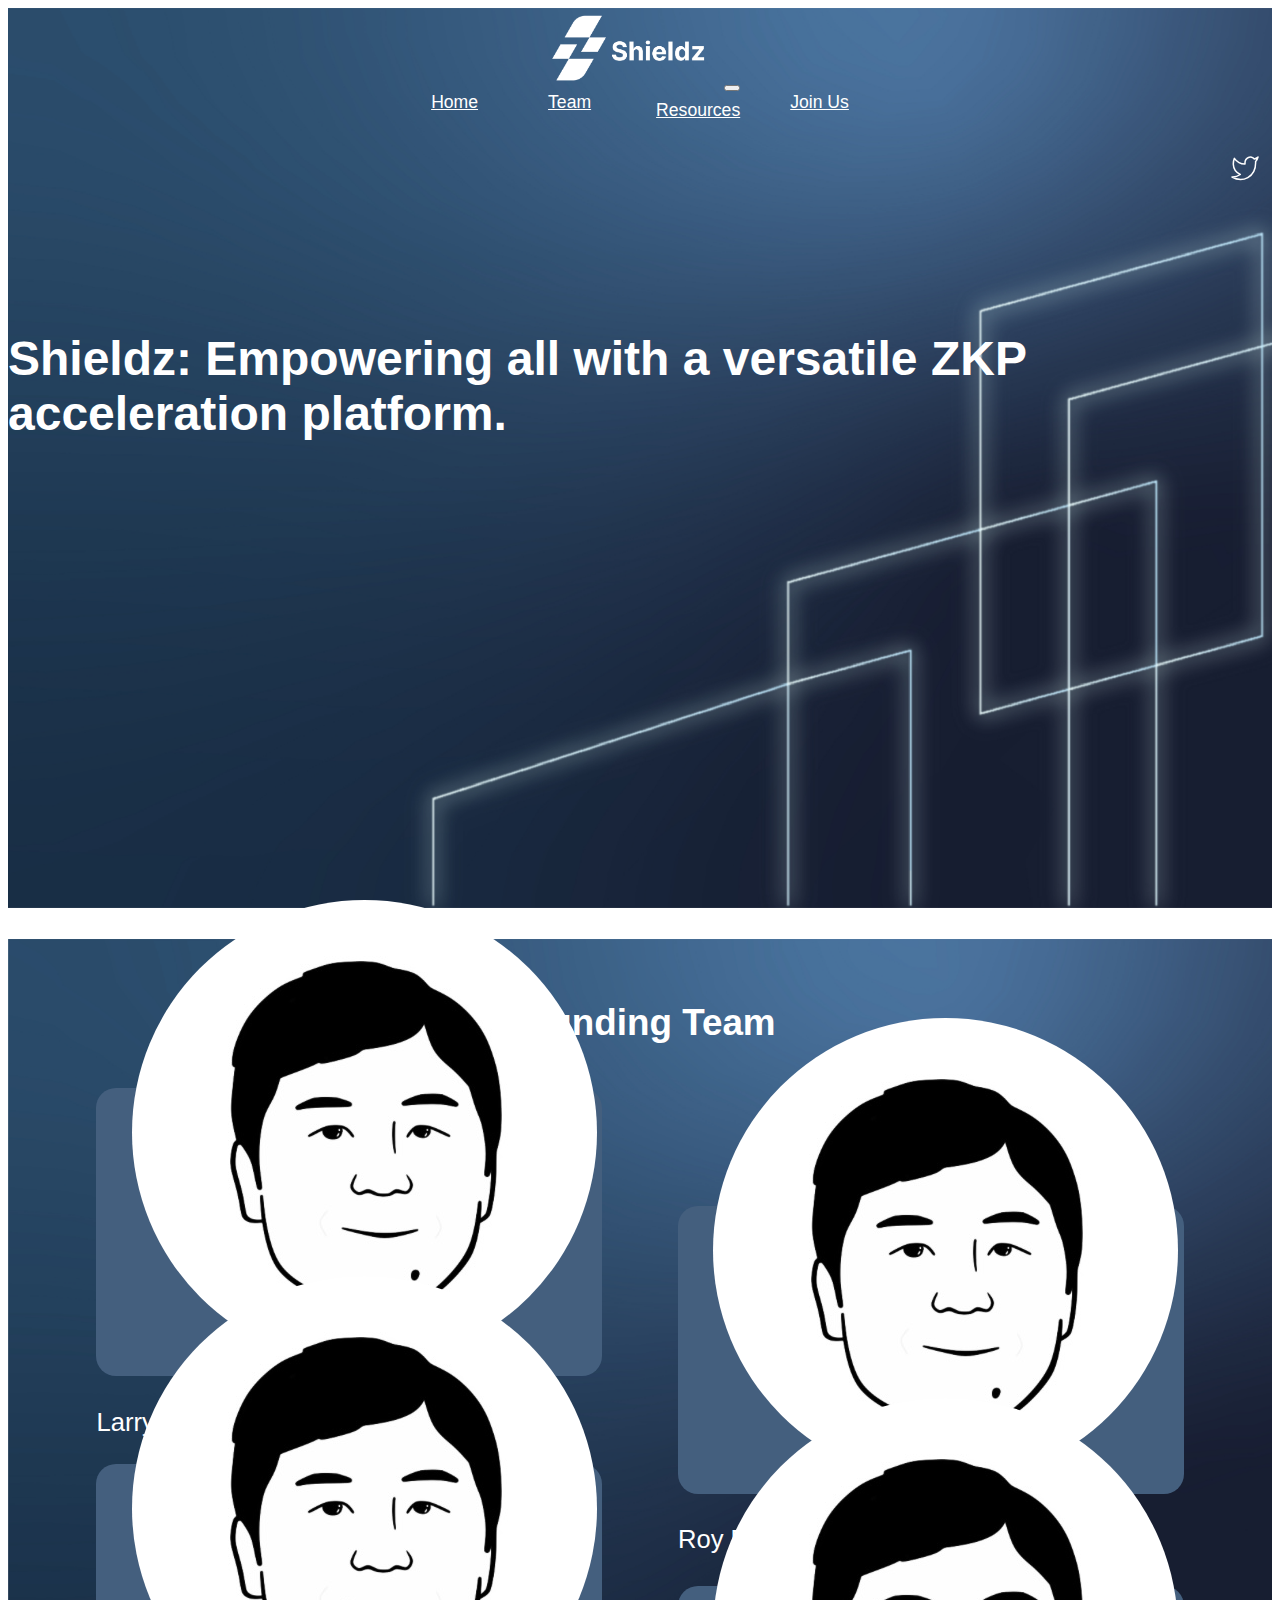
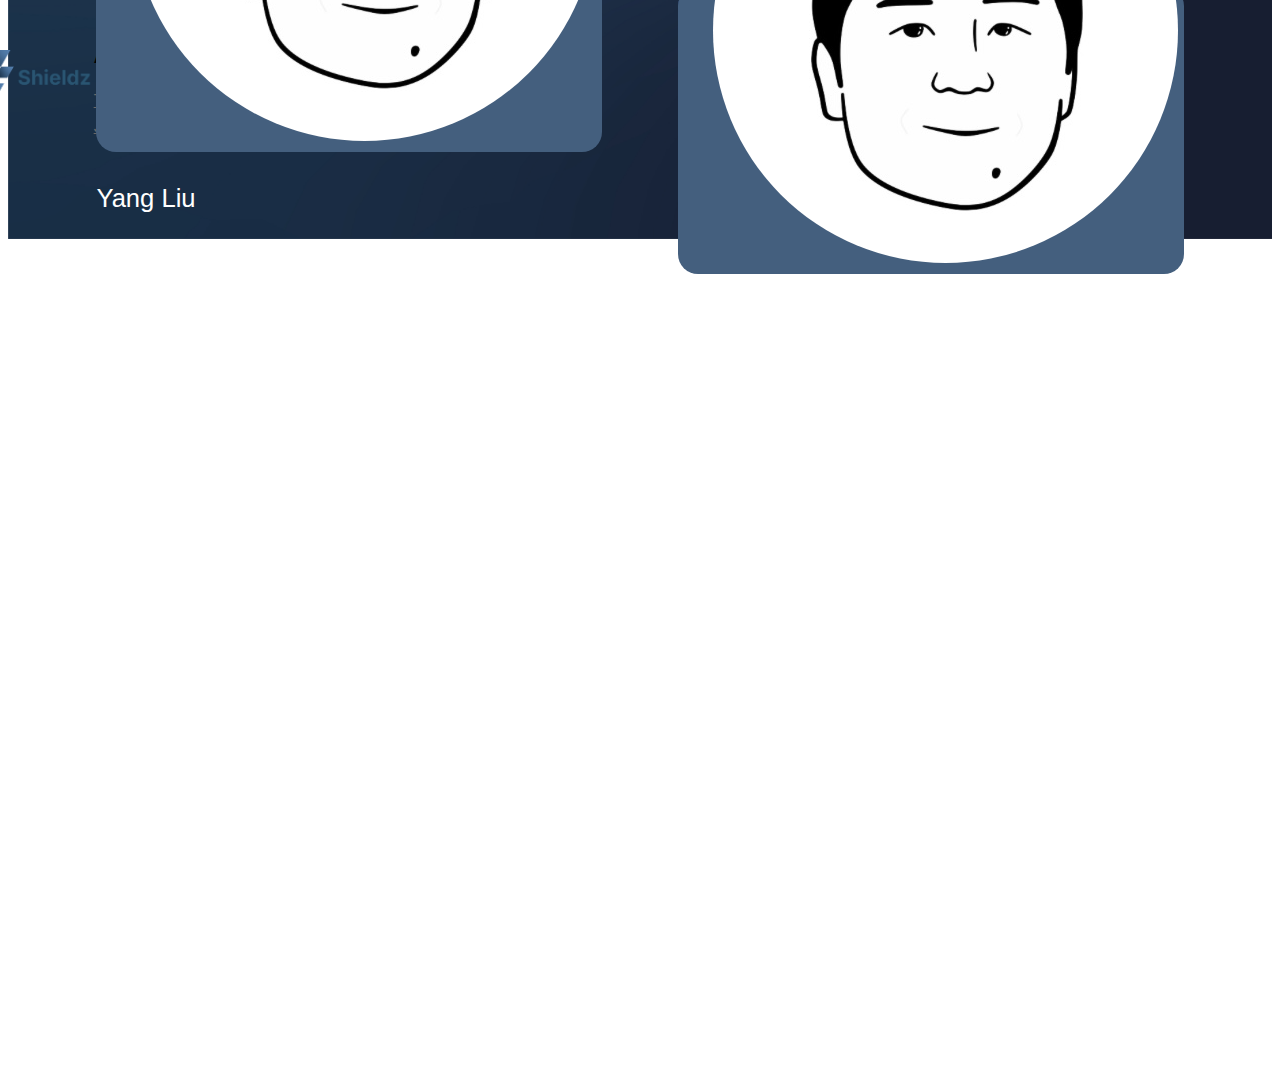
==== index.html @ 182f769f "Rename home.html to index.html" ====
<!DOCTYPE html>
<html lang="en" dir="ltr">
  <head>
    <meta charset="utf-8">
    <title></title>
    <link rel="stylesheet" href="https://cdn.jsdelivr.net/npm/bootstrap@4.6.2/dist/css/bootstrap.min.css" integrity="sha384-xOolHFLEh07PJGoPkLv1IbcEPTNtaed2xpHsD9ESMhqIYd0nLMwNLD69Npy4HI+N" crossorigin="anonymous">
    <link rel="stylesheet" href="./style.css">
  </head>
  <body>
      <div class = "s1">
    <div class="container">
<div class = "row">

  <div class="col-12 col-md-12">
      <nav class="navbar navbar-expand-lg bg-body-tertiary">
        <div class="container-fluid">
          <a class="navbar-brand" href="#" margin-top = 20px> <img src="logo.png" height= 80px  ></a>
          <button class="navbar-toggler" type="button" data-bs-toggle="collapse" data-bs-target="#navbarNav" aria-controls="navbarNav" aria-expanded="false" aria-label="Toggle navigation">
            <span class="navbar-toggler-icon"></span>
          </button>
          <div class="collapse navbar-collapse" id="navbar-container">

            <ul class="navbar-nav">

              <li class="nav-item">
                <a class="nav-link active" aria-current="page" href="#">Home</a>
              </li>

              <li class="nav-item">
                <a class="nav-link" href="#">Team   </a>
              </li>

              <li class="dropdown nav-item">
                <a href="#">Resources
                <ul class="dropdown-menu">
                  <li><a href="https://drive.google.com/file/d/1wO9Yqr8V71mh4ToGUDrNUmJo26TojNYA/view?usp=share_link">White Paper</a></li>
                  <li><a href="https://drive.google.com/file/d/1upcE9VJPgx16K73tfO1dJAlgE1W12fEz/view?usp=share_link
                    ">Pitch Deck</a></li>

                </ul>
                </a>
              </li>

              <li class="nav-item">
                <a class="nav-link " href="#s"> Join Us</a>
              </li>

    

            </ul>
            

           <!-- <ul class="navbar-nav icons " id="icon">
                      
                            <li class="nav-item social-icons">
                                <a class="nav-link" href="#">
                                      <img src="mail.svg">
                                </a>
                            </li>
                            <li class="nav-item social-icons">
                                <a class="nav-link" href="#">
                                    <img src="tele.svg">
                                </a>
                            </li>
                            <li class="nav-item social-icons">
                                <a class="nav-link" href="#">
                                    <img src="discord.svg">
                                </a>
                            </li>
                            <li class="nav-item social-icons">
                                <a class="nav-link" href="#">
                                    <img src="twi.svg">
                                </a>
                            </li>

          </ul>  -->



          </div>
          <li class="social-icons">
            <a href="https://t.me/ShieldZIO"> <img src="tele.svg"></a>
            <a href="https://twitter.com/Shieldzio"> <img src="twi.svg"></a>
            <a href="mailto:yang.liu@shieldz.io"> <img src="mail.svg"></a>
            <a href="https://discord.gg/dysQwhVGcS"> <img src="discord.svg"></a>
          </li>

        </div>

      </nav>
      </div>
  <div class="col-12 col-md-7">
      <div class="body-text" >
        <p> Shieldz: Empowering all with a versatile ZKP acceleration platform. </p>
      </div>
    </div>
    <!-- <div class="col-12 col-md-6">
        <div class="pattern">
         <img src="p1.png" alt="Image description"  >
        </div>
        </div> -->
    </div>
    </div>
</div>

          <div class="team">
            <h2> Founding Team</h2>

        
            
            <div class="card mb-3 " style="max-width: 40%;">
  <div class="row g-0" id ="cardrow">
    <div class="col-md-4">
      <img src="p1.jpg" class="img-fluid rounded-start" id="avatarimg" alt="...">
    </div>
    <div class="col-md-8">
      <div class="card-body">
        <h5 class="card-title">Larry Liu</h5>
        <p class="card-text">PhD in EE, Postdoc at University of Washington, ex-Intel/Realtek/Alibaba, semiconductor veteran with 20+ years of experiences</p>

    </div>
  </div>
</div>
            </div>


<div class="card mb-3 "  id= "intro" style="max-width: 40%;">
<div class="row g-0" id ="cardrow">
<div class="col-md-4">
<img src="p1.jpg" class="img-fluid rounded-start" id="avatarimg" alt="...">
</div>
<div class="col-md-8">
<div class="card-body">
<h5 class="card-title">Yang Liu</h5>
<p class="card-text">Master in ECE from University of Wisconsin-Madison, enthusiastic Web3 builder, 5 years experience in cloud infrastructure and Web3</p>

</div>
</div>
</div>

</div>
         


<div class="card mb-3 "  id= "intro2" style="max-width: 40%;">
<div class="row g-0" id ="cardrow">
<div class="col-md-4">
<img src="p1.jpg" class="img-fluid rounded-start" id="avatarimg" alt="...">
</div>
<div class="col-md-8">
<div class="card-body">
<h5 class="card-title">Roy Ren</h5>
<p class="card-text">USC PhD in EE, founding engineer AI chip startup, 150+ papers and 30+ US patents, 10 years experience in high-performance computing and cloud infrastructure</p>

</div>
</div>
</div>
</div>



<div class="card mb-3 "  id= "intro3" style="max-width: 40%;">
<div class="row g-0" id ="cardrow">
<div class="col-md-4">
<img src="p1.jpg" class="img-fluid rounded-start" id="avatarimg" alt="...">
</div>
<div class="col-md-8">
<div class="card-body">
<h5 class="card-title">Mike Zhang</h5>
<p class="card-text">University of Arizona PhD in EE, ex-Amazon Device/Marvel/NEC Lab, head of software at Gyrfalcon, 10 years experience in software architecture and accelerator</p>

</div>
</div>
</div>

</div>
</div>



      
      
<footer>
        <div class="container" >
          <div class="row footer" id ="c2">
      
            <div class="col-md-3">
              <div class="footer-logo">
                <img src="logo2.png" height= 50px  alt="Company Logo">
              </div>
            </div>
            <div class="col-md-3">
              <div class="footer-about">
                <h4>About Shieldz</h4>
                <ul>
                  <li><a href="#">Team</a></li>
                  <li><a href="#">Join Us</a></li>
                 
                </ul>
              </div>
            </div>
            <div class="col-md-3">
              <div class="footer-resources">
                <h4>Resources</h4>
                <ul>
            
                  <li><a href="https://drive.google.com/file/d/1wO9Yqr8V71mh4ToGUDrNUmJo26TojNYA/view?usp=share_link">Whitepapers</a></li>
                  <li><a href="https://drive.google.com/file/d/1upcE9VJPgx16K73tfO1dJAlgE1W12fEz/view?usp=share_link
                    ">Demo</a></li>
             
                </ul>
              </div>
            </div>
            <div class="col-md-3">
              <div class="footer-social">
                <h4>Follow Us</h4>
                <ul class="list-inline">
                  <li><a href="https://t.me/ShieldZIO"><img src="tele2.svg"></a></li>
                  <li><a href="mailto:yang.liu@shieldz.io"><img src="mail2.svg"></a></li>
                  <li><a href="https://discord.gg/dysQwhVGcS"><img src="discord2.svg"></a></li>
                  <li><a href="https://twitter.com/Shieldzio"><img src="twi2.svg"></a></li>
                 
                </ul>
              </div>
            </div>
       
          </div>
        </div>
      </footer>

  </body>
</html>
---- style.css ----
body{

  /* background-image: url("bg.jpg"); /* Set the background image */
			background-repeat: no-repeat; /* Prevent the image from repeating */
			background-size: cover; */
      padding: 0px;

}
@import url('https://fonts.googleapis.com/css2?family=Inter:wght@400;500;800&family=Poppins&display=swap');
@import url('https://fonts.googleapis.com/css2?family=Poppins&display=swap');

#navbar-container{
  color: white;
    display: flex;
    justify-content: center;
    font-size: 1.1rem;
  /* margin:  */
}
.navbar{
padding-left: 0px;
text-align: center;
margin-left: -15%;
margin-right: -15%;

}
.s1{
  background-image: url("bg1.jpg"); /* Set the background image */
      background-repeat: no-repeat; /* Prevent the image from repeating */
      background-size: cover;

height: 100vh;
}

.container{
  display: flex;
  flex-direction: column;


}
.row{
  margin:0;
}

nav a {
  font-family: 'Poppins', sans-serif;
  color: white; /* Set the text color to white */
}
ul {
  list-style-type: none;
  margin: 0;
  padding: 0;
  display: inline-block;
  vertical-align: middle;
}
nav{
    height:15vh;
}
nav li {
  margin: 0 35px; /* Add a margin of 10 pixels on the left and right of each list item */
}
/* .social-icons  {
  margin: 0 10px;
  float: right;
} */
.navbar-nav{
  display: flex;
  -ms-flex-direction: row;
    flex-direction: row;
  justify-content: center;
  margin-bottom: -1%;
}
.icons{
  margin-right: -72%;
padding-left: 20%;

}

.social-icons {
  display: flex;
  float: right;
  margin: 20px;
  margin-top: 33px;

  margin-right: 0px;
  /* vertical-align: middle; */
}

.social-icons a {
  display: inline-block;
  color: white;
  text-align: center;
  padding: 10px 16px;
  text-decoration: none;
}








.dropdown-menu {
  display: none;
  position: absolute;
  background-color:#395473;
  min-width: 11rem;
  height:80px;
  /* border: 1px solid #ccc; */
  padding-top: 11px;
  color: white;
  margin-left: 0px;
  justify-content:flex-start;
}

.dropdown{
    position: relative;
      margin: 8px;
      margin-left: 30px;
      margin-right: 15px;
    }

.dropdown:hover .dropdown-menu {
  display: block;
}

.body-text{
    height:85vh;
    font-size: 3rem;
    display: flex; /* Use flexbox */
 align-items: center;
 color: white;
 font-family: 'Inter', sans-serif;
font-weight: 600;
 position: relative;
 margin-top: -11%;
 margin-left: -7%;
}

#cardrow{
  display: flex;
  -ms-flex-direction: column;
    flex-direction: column;
  justify-content: center;
  height:32vh;

}

.card {
    position: relative;
    display: -ms-flexbox;
    display: flex;
    -ms-flex-direction: column;
    flex-direction: column;
    min-width: 0;
    word-wrap: break-word;
    background-color: #445F7E;
    background-clip: border-box;
    /* border: 1px solid rgba(0,0,0,.125); */
    border-radius: 1.25rem;
    color:white;
    height:32vh;
    margin:7%;
    margin-top:3.5%
}

.pattern img{
display:flex;
height:85vh;
}
h2{
  font-size: 2.3rem;
  color: white;
display:flex;
justify-content: center;
padding-top:5%;
  font-family: 'Poppins', sans-serif;
}
h5{
  font-size: 1.6rem;
  font-family: 'Inter', sans-serif;
  font-weight: 500;
}


.team-wrapper {
  display: flex;
  flex-wrap: wrap;
  justify-content: space-between;
}

.team{
  height:100vh;
  font-size: 1.15rem;
  font-family: 'Inter', sans-serif;
  font-weight: 400;
  background-image: url("bg.jpg"); /* Set the background image */
      background-repeat: no-repeat; /* Prevent the image from repeating */
      background-size: cover;
      width:100%;
}

#avatarimg{
  display: flex;
  -ms-flex-direction: column;
    flex-direction: column;
  justify-content: center;
   border-radius: 50%;
   margin-left: 7%;
}

#intro{
margin-top:2%;

}

#intro2{
  float: right;
margin-right:7%; 
top:-75.5%;

}

#intro3{
  float: right;
margin-right:7%; 
top:-80%;


}


footer{
  height:25vh;
  /* position: sticky; */
  background-color: white;

			color: black; /* Set the text color of the footer */
			position: flex; /* Position the footer at the bottom of the viewport */
			bottom: 0;
			width: 100%; /* Make the footer full-width */
      padding: 20px;
      text-align: left;
      line-height: 1rem;
      font-size: 1 rem;
      margin-top: 50px;
      font-family: 'Poppins', sans-serif;
}




footer h4 {
  font-family: 'Poppins', sans-serif;
  font-size: 1rem;
  margin-top: 0;
}

footer ul {
  list-style: none;
  margin: 0;
  padding: 0;
  padding-top: 5px;
}

footer ul li {
  margin-bottom: 10px;
}

footer ul li a {
  color: #686868;
  margin-right: 15px;
}

footer ul li a:hover {
  color: #333;
}
.footer-logo img {
  max-width: 100%;
}

.footer-social ul li {
  display: inline-block;
  margin-right: 12xpx;
}

.footer-social ul li:last-child {
  margin-right: 0;
}

#c2{
  display: flex;
  margin-top: -46%;
  margin-left: -10%;
  margin-right: -10%;
}
.row2{
  margin:0;
}
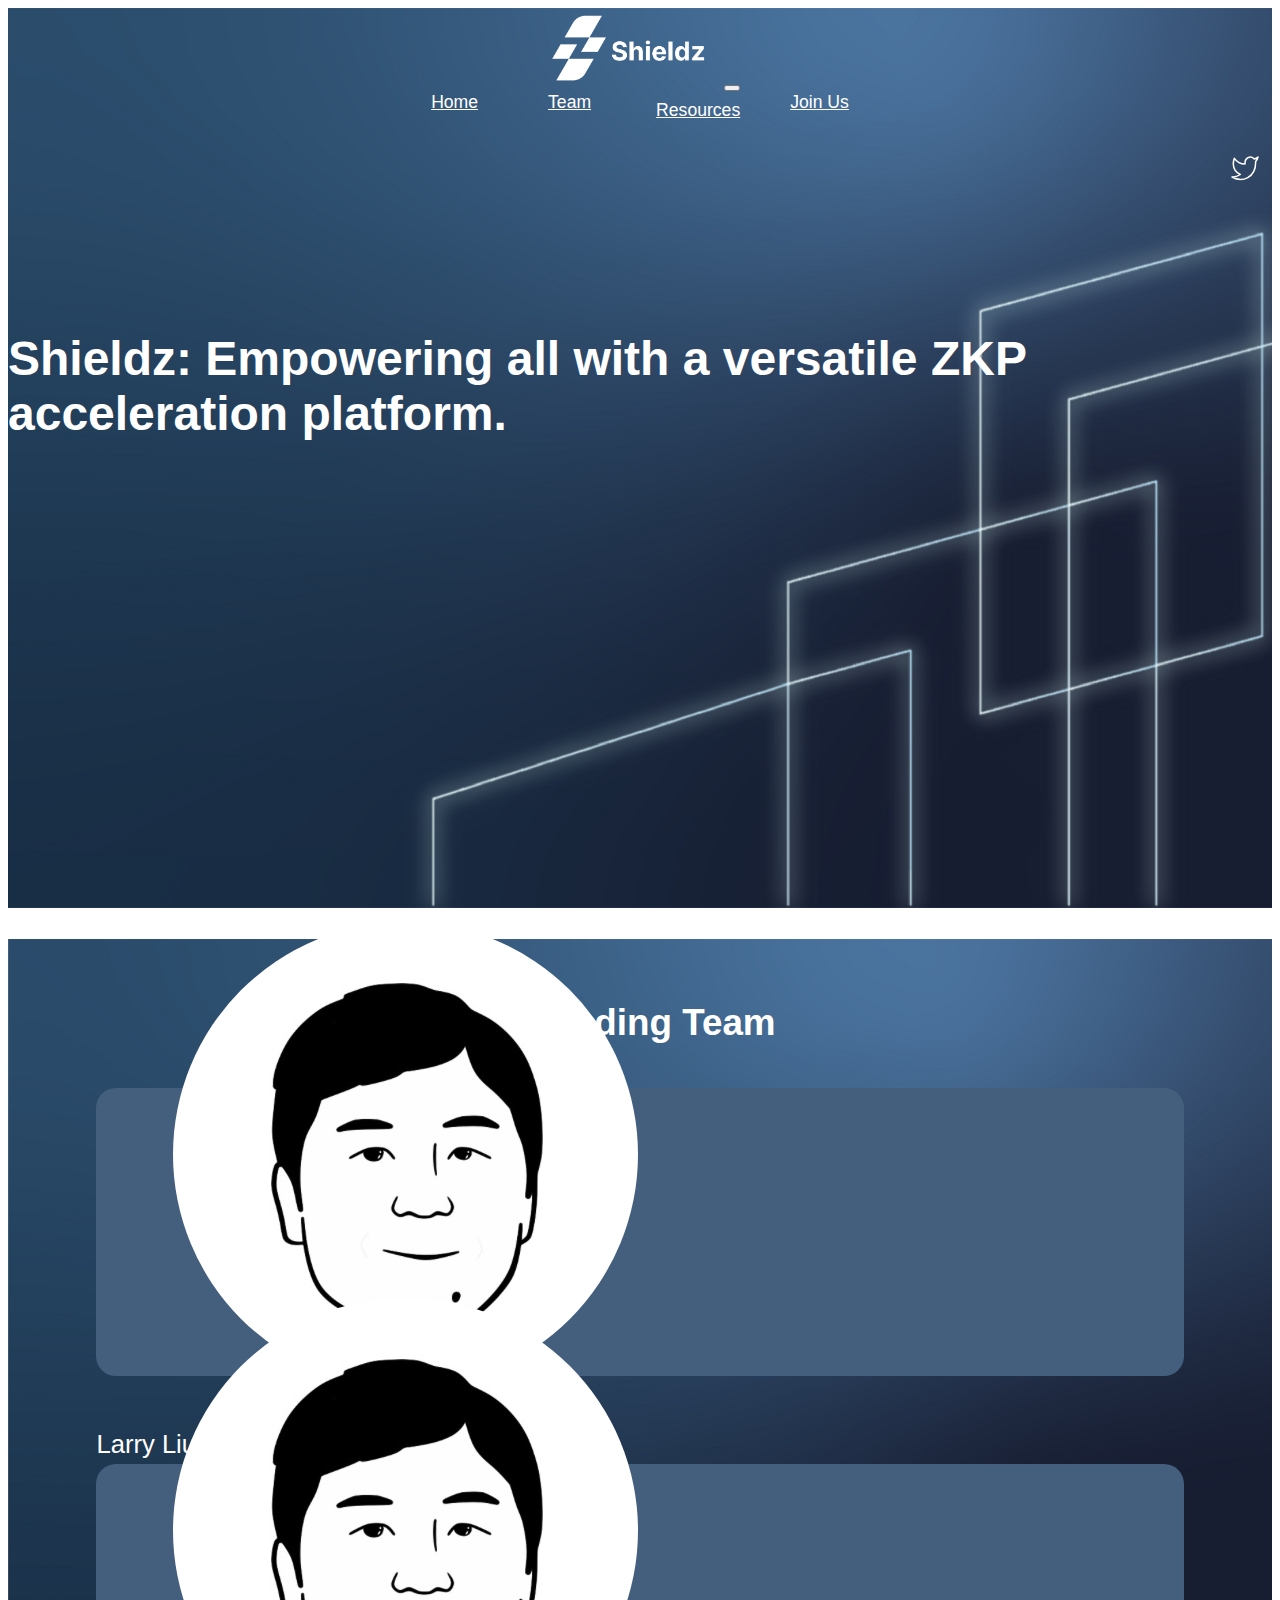
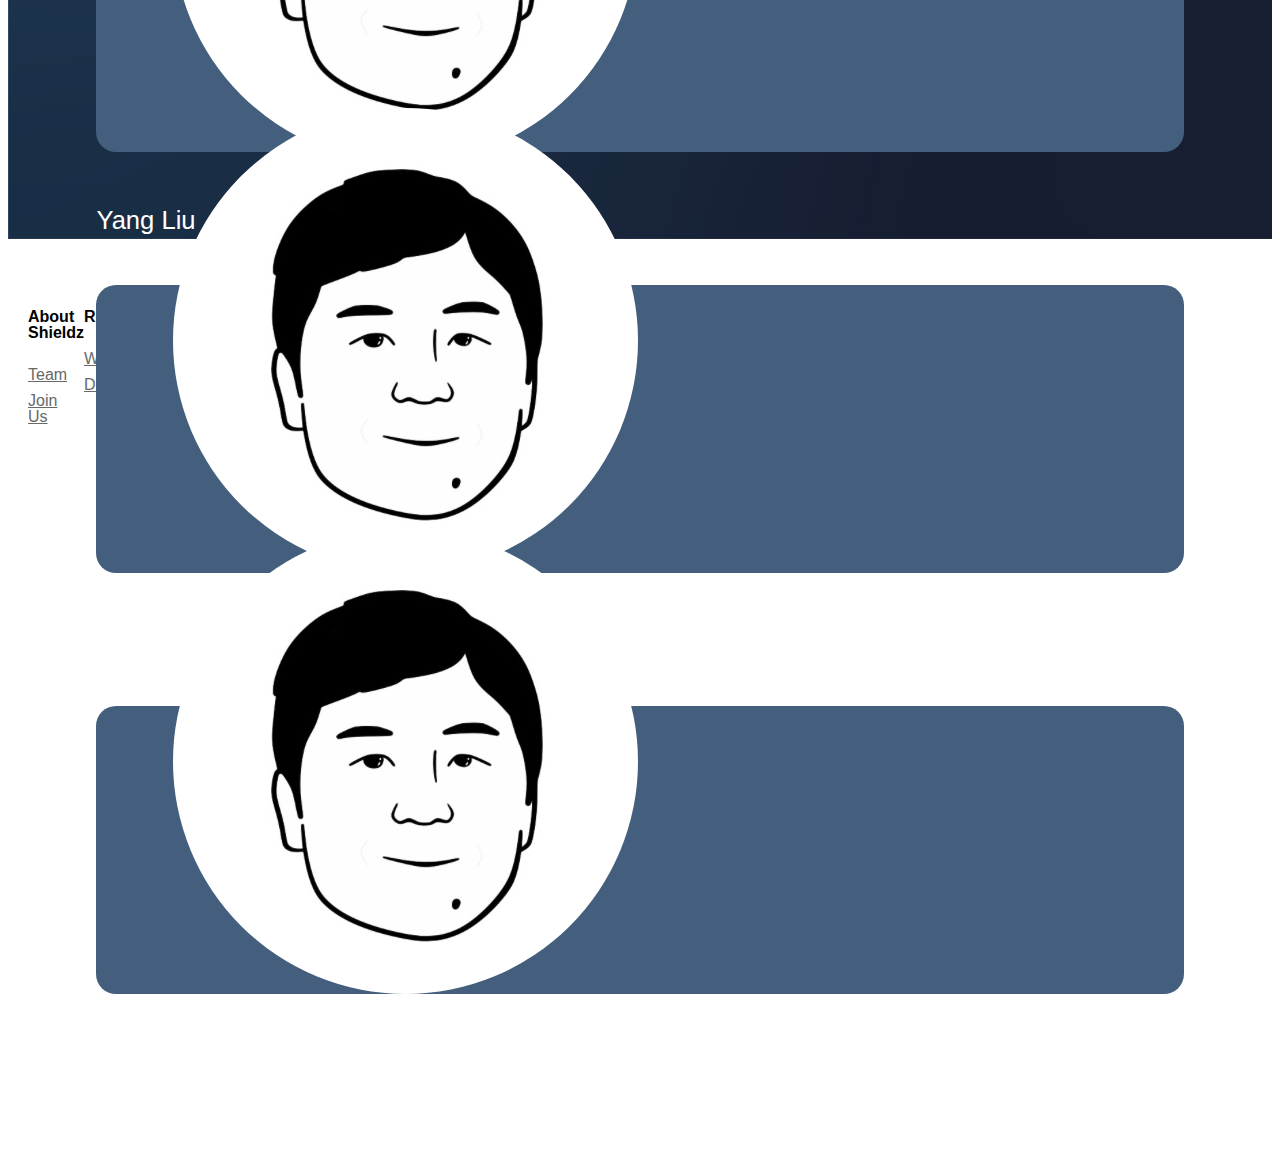
==== commit f9c13f9f: "Update index.html" ====
--- a/index.html
+++ b/index.html
@@ -108,7 +108,10 @@
 
         
             
-            <div class="card mb-3 " style="max-width: 40%;">
+            <div class="row row-cols-2 g-3">
+              <div class="col">
+             
+            <div class="card mb-3 " style="max-width: 100%;">
   <div class="row g-0" id ="cardrow">
     <div class="col-md-4">
       <img src="p1.jpg" class="img-fluid rounded-start" id="avatarimg" alt="...">
@@ -122,9 +125,13 @@
   </div>
 </div>
             </div>
-
-
-<div class="card mb-3 "  id= "intro" style="max-width: 40%;">
+              </div>
+
+
+          
+          
+              <div class="col">    
+<div class="card mb-3 "  id= "intro" style="max-width: 100%;">
 <div class="row g-0" id ="cardrow">
 <div class="col-md-4">
 <img src="p1.jpg" class="img-fluid rounded-start" id="avatarimg" alt="...">
@@ -137,12 +144,12 @@
 </div>
 </div>
 </div>
-
-</div>
-         
-
-
-<div class="card mb-3 "  id= "intro2" style="max-width: 40%;">
+</div>
+</div>
+          
+
+<div class="col">
+<div class="card mb-3 "  id= "intro2" style="max-width: 100%;">
 <div class="row g-0" id ="cardrow">
 <div class="col-md-4">
 <img src="p1.jpg" class="img-fluid rounded-start" id="avatarimg" alt="...">
@@ -156,10 +163,11 @@
 </div>
 </div>
 </div>
-
-
-
-<div class="card mb-3 "  id= "intro3" style="max-width: 40%;">
+</div>
+
+
+<div class="col">
+<div class="card mb-3 "  id= "intro3" style="max-width: 100%;">
 <div class="row g-0" id ="cardrow">
 <div class="col-md-4">
 <img src="p1.jpg" class="img-fluid rounded-start" id="avatarimg" alt="...">
@@ -172,11 +180,11 @@
 </div>
 </div>
 </div>
-
-</div>
-</div>
-
-
+</div>
+</div>
+</div>
+
+            </div>
 
       
       
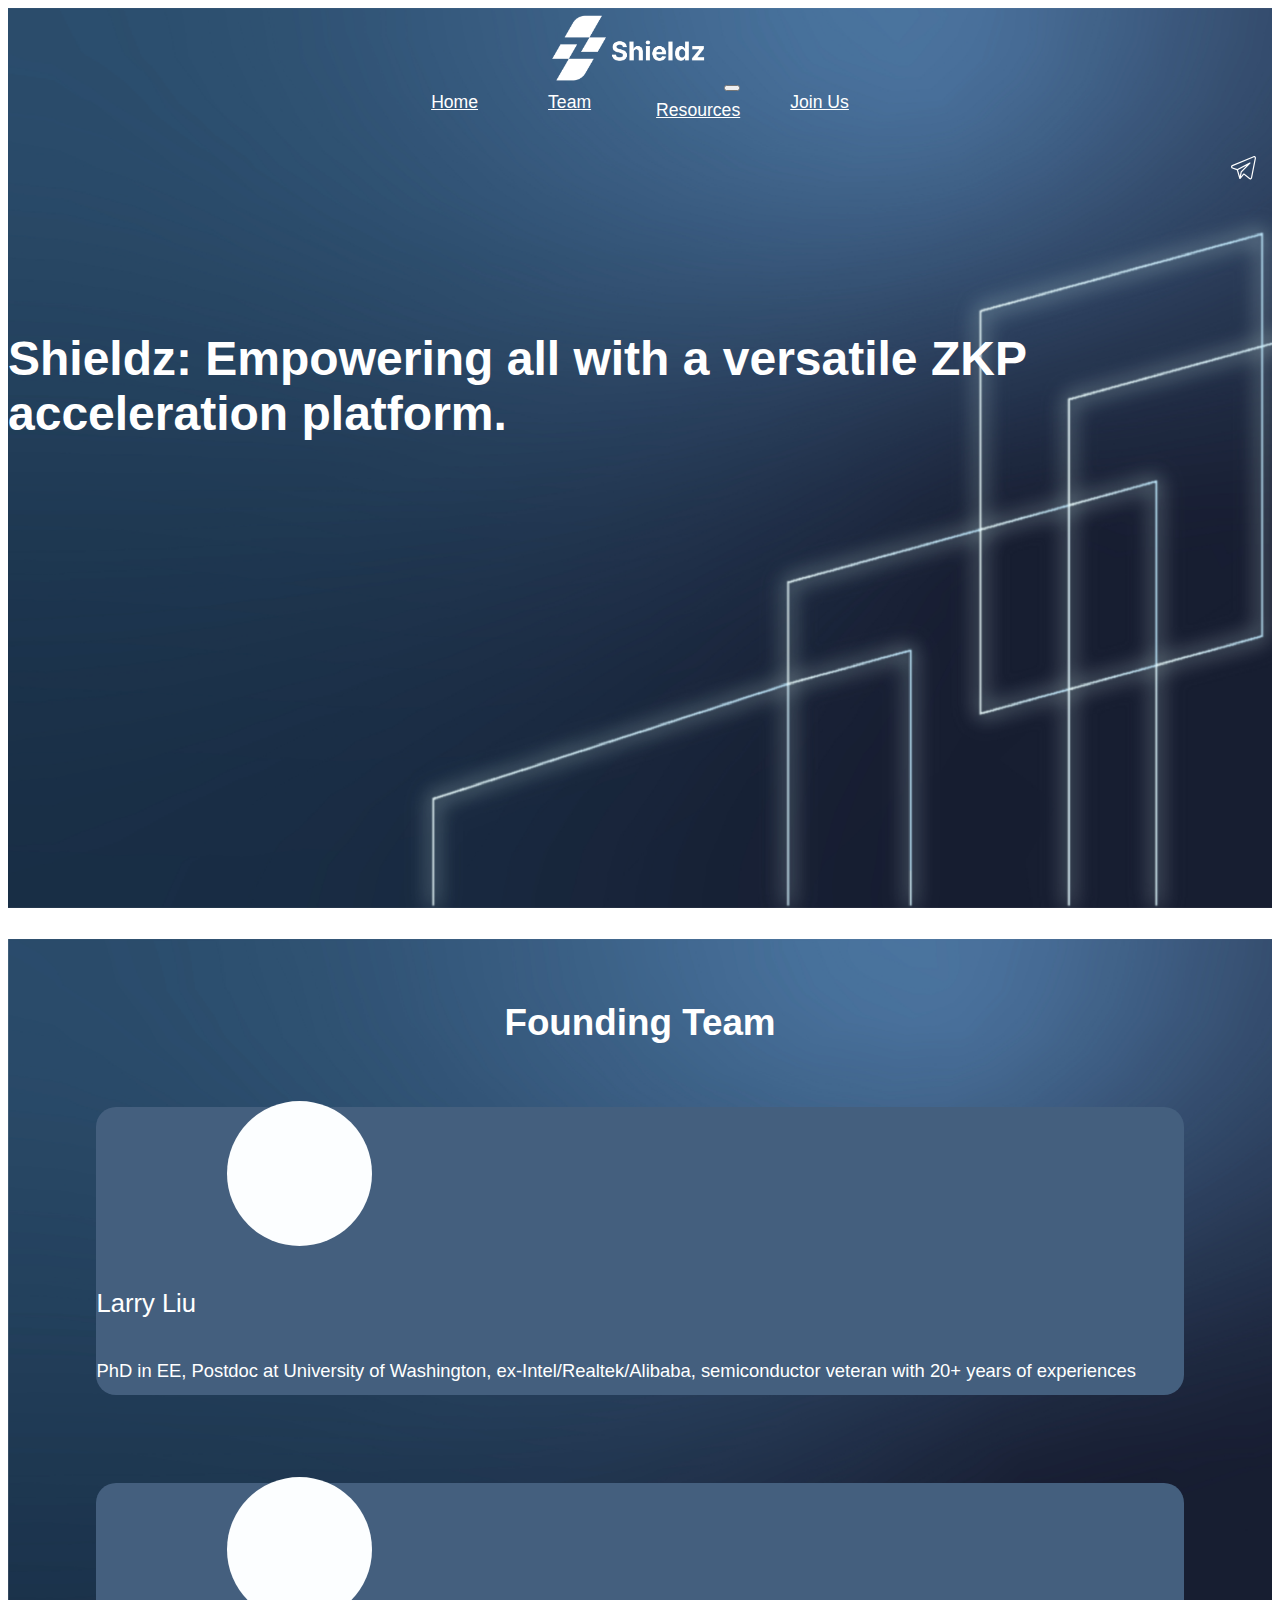
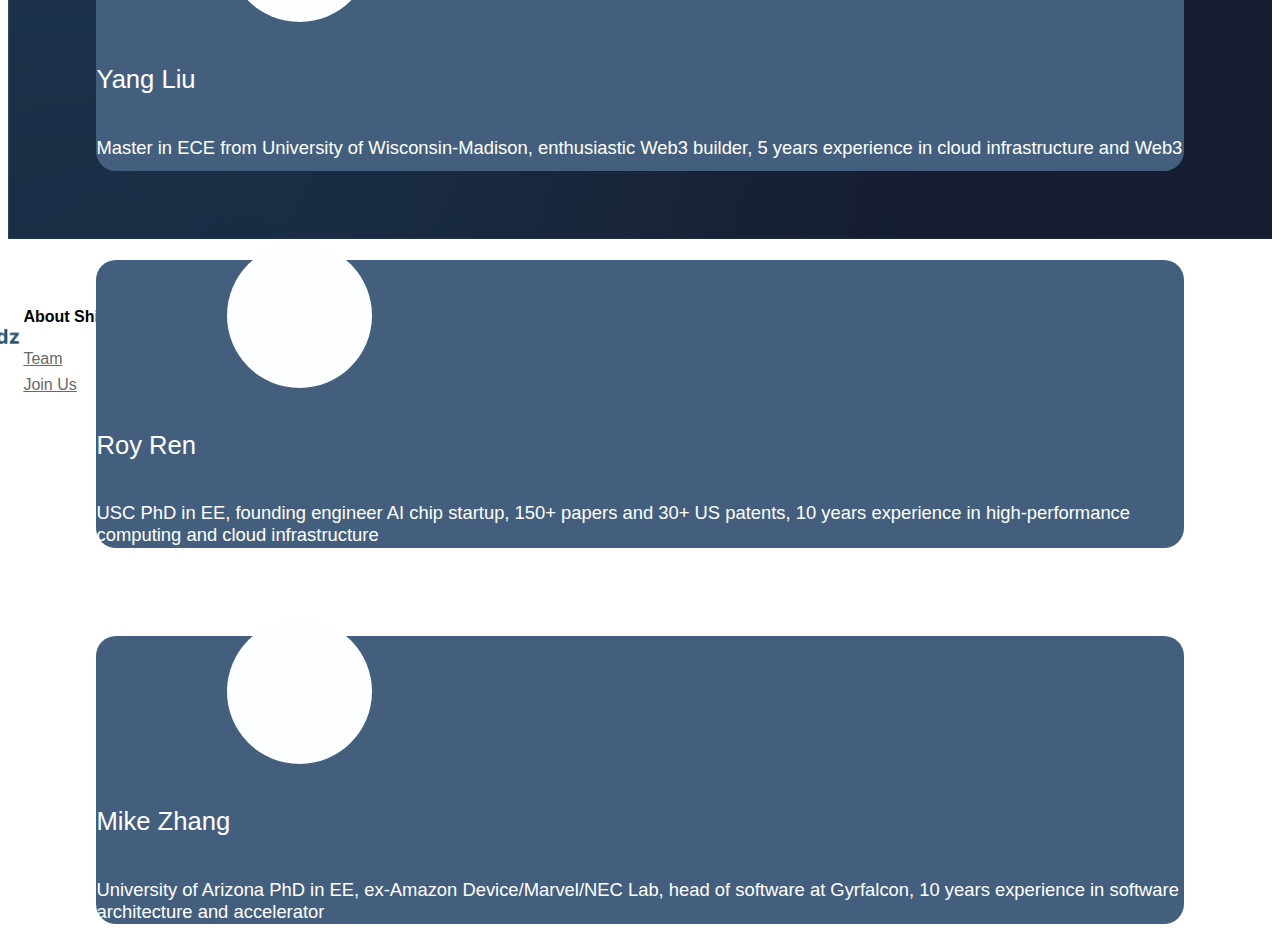
==== commit cc499c5d: "Update index.html" ====
--- a/index.html
+++ b/index.html
@@ -79,8 +79,8 @@
 
           </div>
           <li class="social-icons">
-            <a href="https://t.me/ShieldZIO"> <img src="tele.svg"></a>
-            <a href="https://twitter.com/Shieldzio"> <img src="twi.svg"></a>
+            <a href="https://t.me/ShieldZIO"> <img src="twi.svg"></a>
+            <a href="https://twitter.com/Shieldzio"> <img src="tele.svg"></a>
             <a href="mailto:yang.liu@shieldz.io"> <img src="mail.svg"></a>
             <a href="https://discord.gg/dysQwhVGcS"> <img src="discord.svg"></a>
           </li>
--- a/style.css
+++ b/style.css
@@ -162,6 +162,9 @@
     height:32vh;
     margin:7%;
     margin-top:3.5%
+    flex-direction: column;
+    justify-content: center;
+    margin-top: 5%;
 }
 
 .pattern img{
@@ -206,15 +209,15 @@
     flex-direction: column;
   justify-content: center;
    border-radius: 50%;
-   margin-left: 7%;
-}
-
-#intro{
+   margin-left: 12%;
+}
+
+/* #intro{
 margin-top:2%;
 
-}
-
-#intro2{
+} */
+
+/* #intro2{
   float: right;
 margin-right:7%; 
 top:-75.5%;
@@ -227,11 +230,11 @@
 top:-80%;
 
 
-}
+} */
 
 
 footer{
-  height:25vh;
+  height:20vh;
   /* position: sticky; */
   background-color: white;
 
@@ -290,7 +293,7 @@
 
 #c2{
   display: flex;
-  margin-top: -46%;
+  margin-top: 0;
   margin-left: -10%;
   margin-right: -10%;
 }
